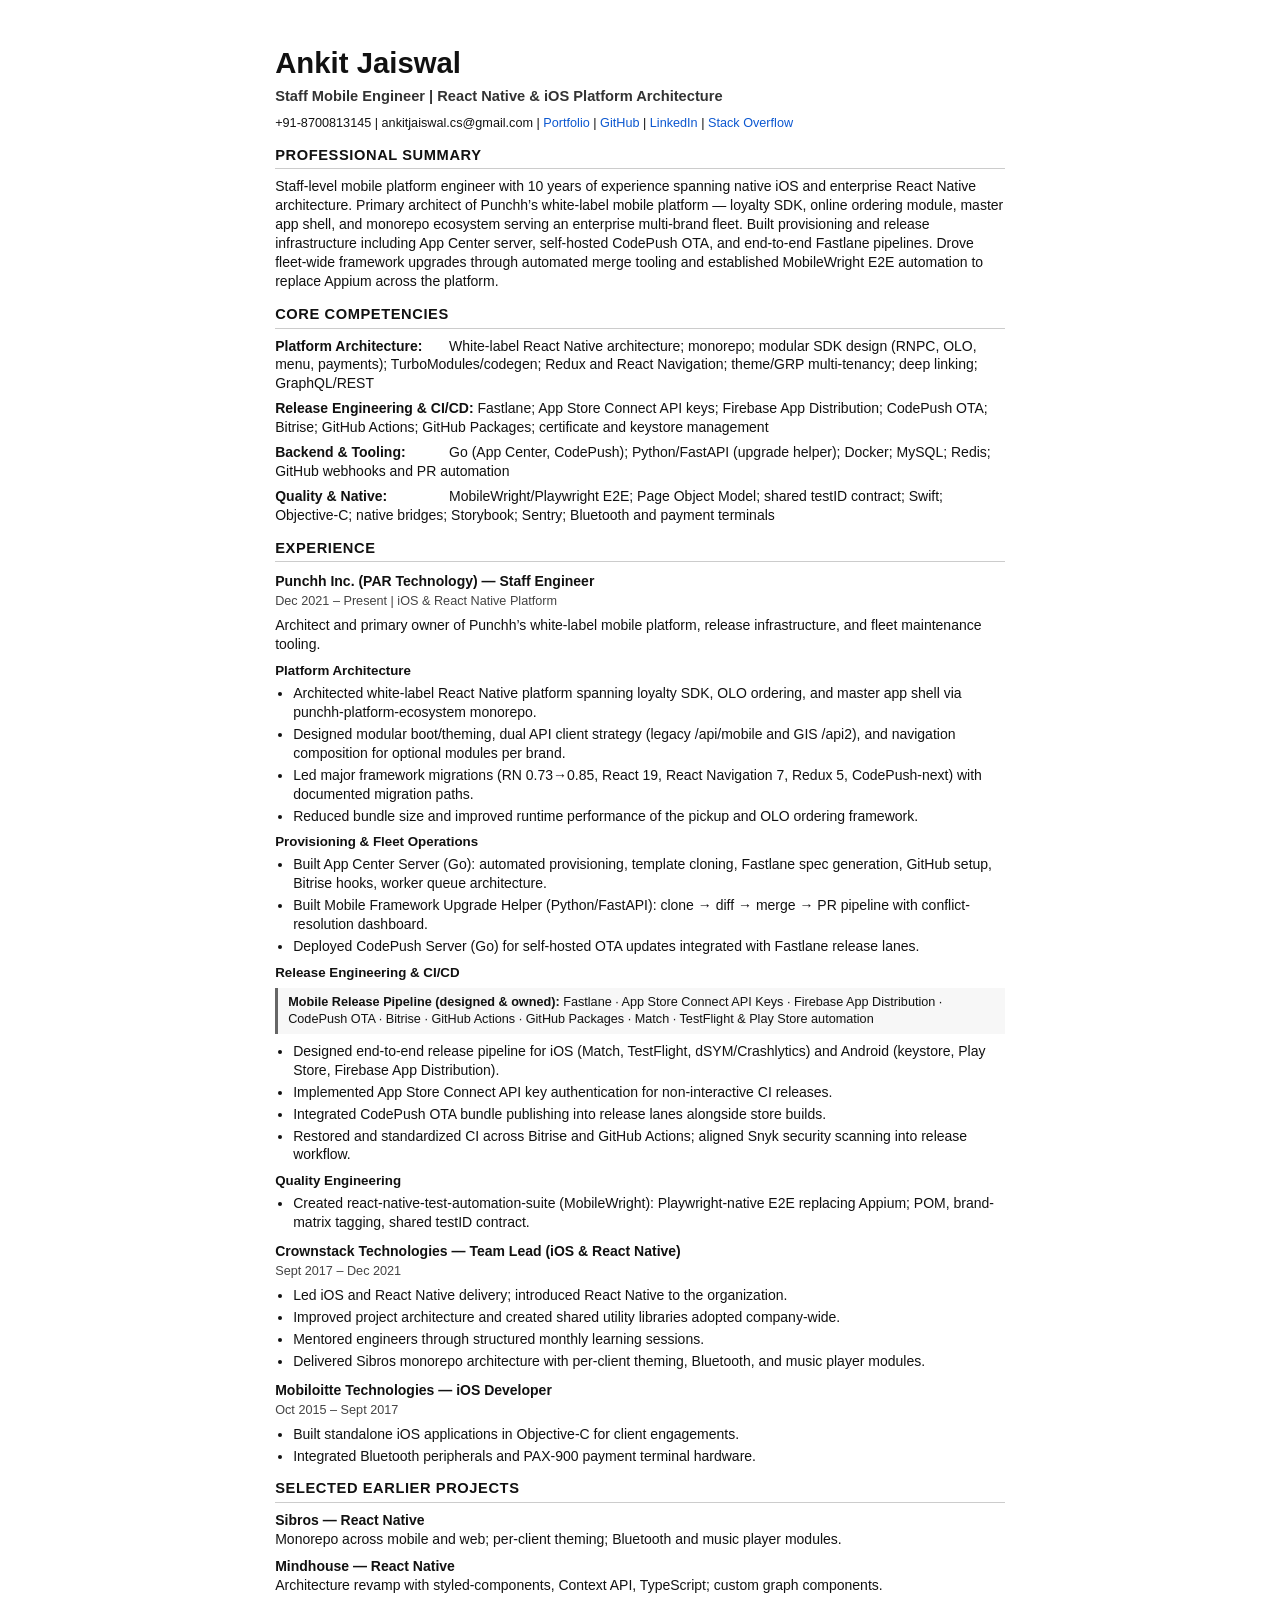
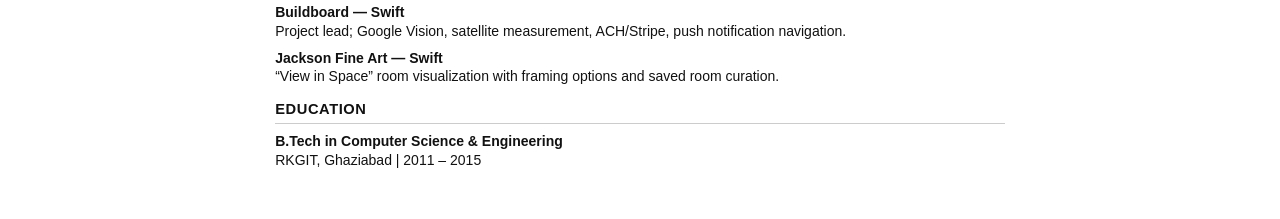
==== assets/resume/Ankit_Jaiswal_Staff_Mobile_Engineer.html @ c04a9777 "Add resume PDF download and sync social links. Restore original client project copy, add downloadabl" ====
<!DOCTYPE html>
<html lang="en">
<head>
  <meta charset="utf-8" />
  <title>Ankit Jaiswal — Staff Mobile Engineer</title>
  <style>
    @page { margin: 0.55in; size: letter; }
    * { box-sizing: border-box; }
    body {
      font-family: -apple-system, BlinkMacSystemFont, "Segoe UI", Helvetica, Arial, sans-serif;
      font-size: 10.5pt;
      line-height: 1.35;
      color: #111;
      max-width: 8.5in;
      margin: 0 auto;
      padding: 0.45in;
    }
    h1 { font-size: 22pt; margin: 0 0 4px; }
    .subtitle { font-size: 11pt; color: #333; margin: 0 0 8px; font-weight: 600; }
    .contact { font-size: 9.5pt; margin-bottom: 14px; }
    .contact a { color: #0b57d0; text-decoration: none; }
    h2 {
      font-size: 11pt;
      text-transform: uppercase;
      letter-spacing: 0.04em;
      border-bottom: 1px solid #ccc;
      padding-bottom: 3px;
      margin: 14px 0 8px;
    }
    h3 { font-size: 10.5pt; margin: 10px 0 2px; }
    .meta { font-size: 9.5pt; color: #444; margin-bottom: 6px; }
    p { margin: 0 0 6px; }
    ul { margin: 4px 0 8px 18px; padding: 0; }
    li { margin-bottom: 3px; }
    .cluster { margin-bottom: 6px; }
    .cluster strong { display: inline-block; min-width: 170px; }
    blockquote {
      margin: 6px 0 8px;
      padding: 6px 10px;
      border-left: 3px solid #666;
      background: #f7f7f7;
      font-size: 9.5pt;
    }
    .subsection { font-weight: 700; margin: 8px 0 4px; font-size: 10pt; }
    .project { margin-bottom: 8px; }
    .project strong { display: block; }
  </style>
</head>
<body>
  <h1>Ankit Jaiswal</h1>
  <p class="subtitle">Staff Mobile Engineer | React Native &amp; iOS Platform Architecture</p>
  <p class="contact">
    +91-8700813145 | ankitjaiswal.cs@gmail.com |
    <a href="https://ankitjaiswal1994.github.io/MyPortfolio/">Portfolio</a> |
    <a href="https://github.com/ankitjaiswal1994/">GitHub</a> |
    <a href="https://www.linkedin.com/in/ankit-jaiswal-32939782/">LinkedIn</a> |
    <a href="https://stackoverflow.com/users/6441840/ankitjaiswal">Stack Overflow</a>
  </p>

  <h2>Professional Summary</h2>
  <p>
    Staff-level mobile platform engineer with 10 years of experience spanning native iOS and enterprise React Native architecture.
    Primary architect of Punchh’s white-label mobile platform — loyalty SDK, online ordering module, master app shell, and monorepo ecosystem serving an enterprise multi-brand fleet.
    Built provisioning and release infrastructure including App Center server, self-hosted CodePush OTA, and end-to-end Fastlane pipelines.
    Drove fleet-wide framework upgrades through automated merge tooling and established MobileWright E2E automation to replace Appium across the platform.
  </p>

  <h2>Core Competencies</h2>
  <p class="cluster"><strong>Platform Architecture:</strong> White-label React Native architecture; monorepo; modular SDK design (RNPC, OLO, menu, payments); TurboModules/codegen; Redux and React Navigation; theme/GRP multi-tenancy; deep linking; GraphQL/REST</p>
  <p class="cluster"><strong>Release Engineering &amp; CI/CD:</strong> Fastlane; App Store Connect API keys; Firebase App Distribution; CodePush OTA; Bitrise; GitHub Actions; GitHub Packages; certificate and keystore management</p>
  <p class="cluster"><strong>Backend &amp; Tooling:</strong> Go (App Center, CodePush); Python/FastAPI (upgrade helper); Docker; MySQL; Redis; GitHub webhooks and PR automation</p>
  <p class="cluster"><strong>Quality &amp; Native:</strong> MobileWright/Playwright E2E; Page Object Model; shared testID contract; Swift; Objective-C; native bridges; Storybook; Sentry; Bluetooth and payment terminals</p>

  <h2>Experience</h2>
  <h3>Punchh Inc. (PAR Technology) — Staff Engineer</h3>
  <p class="meta">Dec 2021 – Present | iOS &amp; React Native Platform</p>
  <p>Architect and primary owner of Punchh’s white-label mobile platform, release infrastructure, and fleet maintenance tooling.</p>

  <p class="subsection">Platform Architecture</p>
  <ul>
    <li>Architected white-label React Native platform spanning loyalty SDK, OLO ordering, and master app shell via punchh-platform-ecosystem monorepo.</li>
    <li>Designed modular boot/theming, dual API client strategy (legacy /api/mobile and GIS /api2), and navigation composition for optional modules per brand.</li>
    <li>Led major framework migrations (RN 0.73→0.85, React 19, React Navigation 7, Redux 5, CodePush-next) with documented migration paths.</li>
    <li>Reduced bundle size and improved runtime performance of the pickup and OLO ordering framework.</li>
  </ul>

  <p class="subsection">Provisioning &amp; Fleet Operations</p>
  <ul>
    <li>Built App Center Server (Go): automated provisioning, template cloning, Fastlane spec generation, GitHub setup, Bitrise hooks, worker queue architecture.</li>
    <li>Built Mobile Framework Upgrade Helper (Python/FastAPI): clone → diff → merge → PR pipeline with conflict-resolution dashboard.</li>
    <li>Deployed CodePush Server (Go) for self-hosted OTA updates integrated with Fastlane release lanes.</li>
  </ul>

  <p class="subsection">Release Engineering &amp; CI/CD</p>
  <blockquote><strong>Mobile Release Pipeline (designed &amp; owned):</strong> Fastlane · App Store Connect API Keys · Firebase App Distribution · CodePush OTA · Bitrise · GitHub Actions · GitHub Packages · Match · TestFlight &amp; Play Store automation</blockquote>
  <ul>
    <li>Designed end-to-end release pipeline for iOS (Match, TestFlight, dSYM/Crashlytics) and Android (keystore, Play Store, Firebase App Distribution).</li>
    <li>Implemented App Store Connect API key authentication for non-interactive CI releases.</li>
    <li>Integrated CodePush OTA bundle publishing into release lanes alongside store builds.</li>
    <li>Restored and standardized CI across Bitrise and GitHub Actions; aligned Snyk security scanning into release workflow.</li>
  </ul>

  <p class="subsection">Quality Engineering</p>
  <ul>
    <li>Created react-native-test-automation-suite (MobileWright): Playwright-native E2E replacing Appium; POM, brand-matrix tagging, shared testID contract.</li>
  </ul>

  <h3>Crownstack Technologies — Team Lead (iOS &amp; React Native)</h3>
  <p class="meta">Sept 2017 – Dec 2021</p>
  <ul>
    <li>Led iOS and React Native delivery; introduced React Native to the organization.</li>
    <li>Improved project architecture and created shared utility libraries adopted company-wide.</li>
    <li>Mentored engineers through structured monthly learning sessions.</li>
    <li>Delivered Sibros monorepo architecture with per-client theming, Bluetooth, and music player modules.</li>
  </ul>

  <h3>Mobiloitte Technologies — iOS Developer</h3>
  <p class="meta">Oct 2015 – Sept 2017</p>
  <ul>
    <li>Built standalone iOS applications in Objective-C for client engagements.</li>
    <li>Integrated Bluetooth peripherals and PAX-900 payment terminal hardware.</li>
  </ul>

  <h2>Selected Earlier Projects</h2>
  <div class="project"><strong>Sibros — React Native</strong> Monorepo across mobile and web; per-client theming; Bluetooth and music player modules.</div>
  <div class="project"><strong>Mindhouse — React Native</strong> Architecture revamp with styled-components, Context API, TypeScript; custom graph components.</div>
  <div class="project"><strong>Buildboard — Swift</strong> Project lead; Google Vision, satellite measurement, ACH/Stripe, push notification navigation.</div>
  <div class="project"><strong>Jackson Fine Art — Swift</strong> “View in Space” room visualization with framing options and saved room curation.</div>

  <h2>Education</h2>
  <p><strong>B.Tech in Computer Science &amp; Engineering</strong><br />RKGIT, Ghaziabad | 2011 – 2015</p>
</body>
</html>
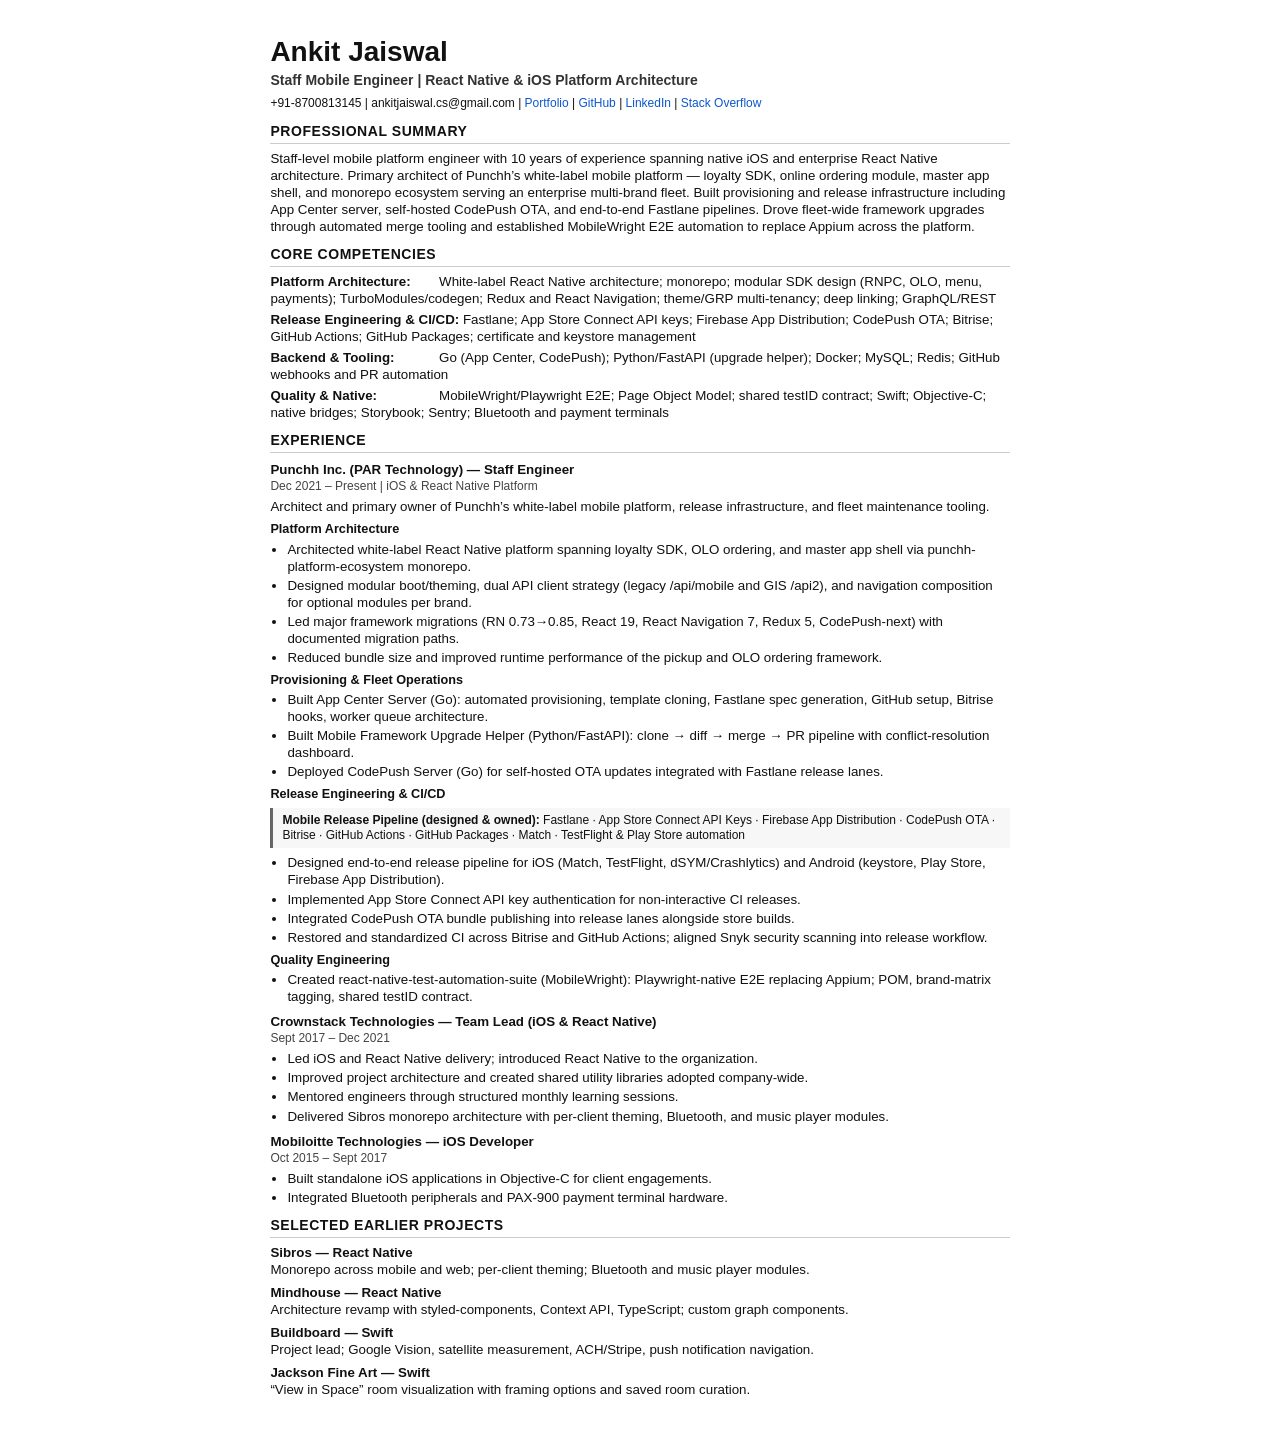
==== commit 37880207: "Trim resume to 2 pages and remove Education section. Tighten spacing and font sizing in the HTML res" ====
--- a/assets/resume/Ankit_Jaiswal_Staff_Mobile_Engineer.html
+++ b/assets/resume/Ankit_Jaiswal_Staff_Mobile_Engineer.html
@@ -4,45 +4,45 @@
   <meta charset="utf-8" />
   <title>Ankit Jaiswal — Staff Mobile Engineer</title>
   <style>
-    @page { margin: 0.55in; size: letter; }
+    @page { margin: 0.5in; size: letter; }
     * { box-sizing: border-box; }
     body {
       font-family: -apple-system, BlinkMacSystemFont, "Segoe UI", Helvetica, Arial, sans-serif;
-      font-size: 10.5pt;
-      line-height: 1.35;
+      font-size: 10pt;
+      line-height: 1.28;
       color: #111;
       max-width: 8.5in;
       margin: 0 auto;
-      padding: 0.45in;
+      padding: 0.35in 0.4in;
     }
-    h1 { font-size: 22pt; margin: 0 0 4px; }
-    .subtitle { font-size: 11pt; color: #333; margin: 0 0 8px; font-weight: 600; }
-    .contact { font-size: 9.5pt; margin-bottom: 14px; }
+    h1 { font-size: 21pt; margin: 0 0 3px; }
+    .subtitle { font-size: 10.5pt; color: #333; margin: 0 0 6px; font-weight: 600; }
+    .contact { font-size: 9pt; margin-bottom: 10px; }
     .contact a { color: #0b57d0; text-decoration: none; }
     h2 {
-      font-size: 11pt;
+      font-size: 10.5pt;
       text-transform: uppercase;
       letter-spacing: 0.04em;
       border-bottom: 1px solid #ccc;
-      padding-bottom: 3px;
-      margin: 14px 0 8px;
+      padding-bottom: 2px;
+      margin: 11px 0 6px;
     }
-    h3 { font-size: 10.5pt; margin: 10px 0 2px; }
-    .meta { font-size: 9.5pt; color: #444; margin-bottom: 6px; }
-    p { margin: 0 0 6px; }
-    ul { margin: 4px 0 8px 18px; padding: 0; }
-    li { margin-bottom: 3px; }
-    .cluster { margin-bottom: 6px; }
-    .cluster strong { display: inline-block; min-width: 170px; }
+    h3 { font-size: 10pt; margin: 8px 0 1px; }
+    .meta { font-size: 9pt; color: #444; margin-bottom: 4px; }
+    p { margin: 0 0 5px; }
+    ul { margin: 3px 0 6px 17px; padding: 0; }
+    li { margin-bottom: 2px; }
+    .cluster { margin-bottom: 4px; }
+    .cluster strong { display: inline-block; min-width: 165px; }
     blockquote {
-      margin: 6px 0 8px;
-      padding: 6px 10px;
+      margin: 5px 0 6px;
+      padding: 5px 9px;
       border-left: 3px solid #666;
       background: #f7f7f7;
-      font-size: 9.5pt;
+      font-size: 9pt;
     }
-    .subsection { font-weight: 700; margin: 8px 0 4px; font-size: 10pt; }
-    .project { margin-bottom: 8px; }
+    .subsection { font-weight: 700; margin: 6px 0 2px; font-size: 9.5pt; }
+    .project { margin-bottom: 6px; }
     .project strong { display: block; }
   </style>
 </head>
@@ -126,8 +126,5 @@
   <div class="project"><strong>Mindhouse — React Native</strong> Architecture revamp with styled-components, Context API, TypeScript; custom graph components.</div>
   <div class="project"><strong>Buildboard — Swift</strong> Project lead; Google Vision, satellite measurement, ACH/Stripe, push notification navigation.</div>
   <div class="project"><strong>Jackson Fine Art — Swift</strong> “View in Space” room visualization with framing options and saved room curation.</div>
-
-  <h2>Education</h2>
-  <p><strong>B.Tech in Computer Science &amp; Engineering</strong><br />RKGIT, Ghaziabad | 2011 – 2015</p>
 </body>
 </html>
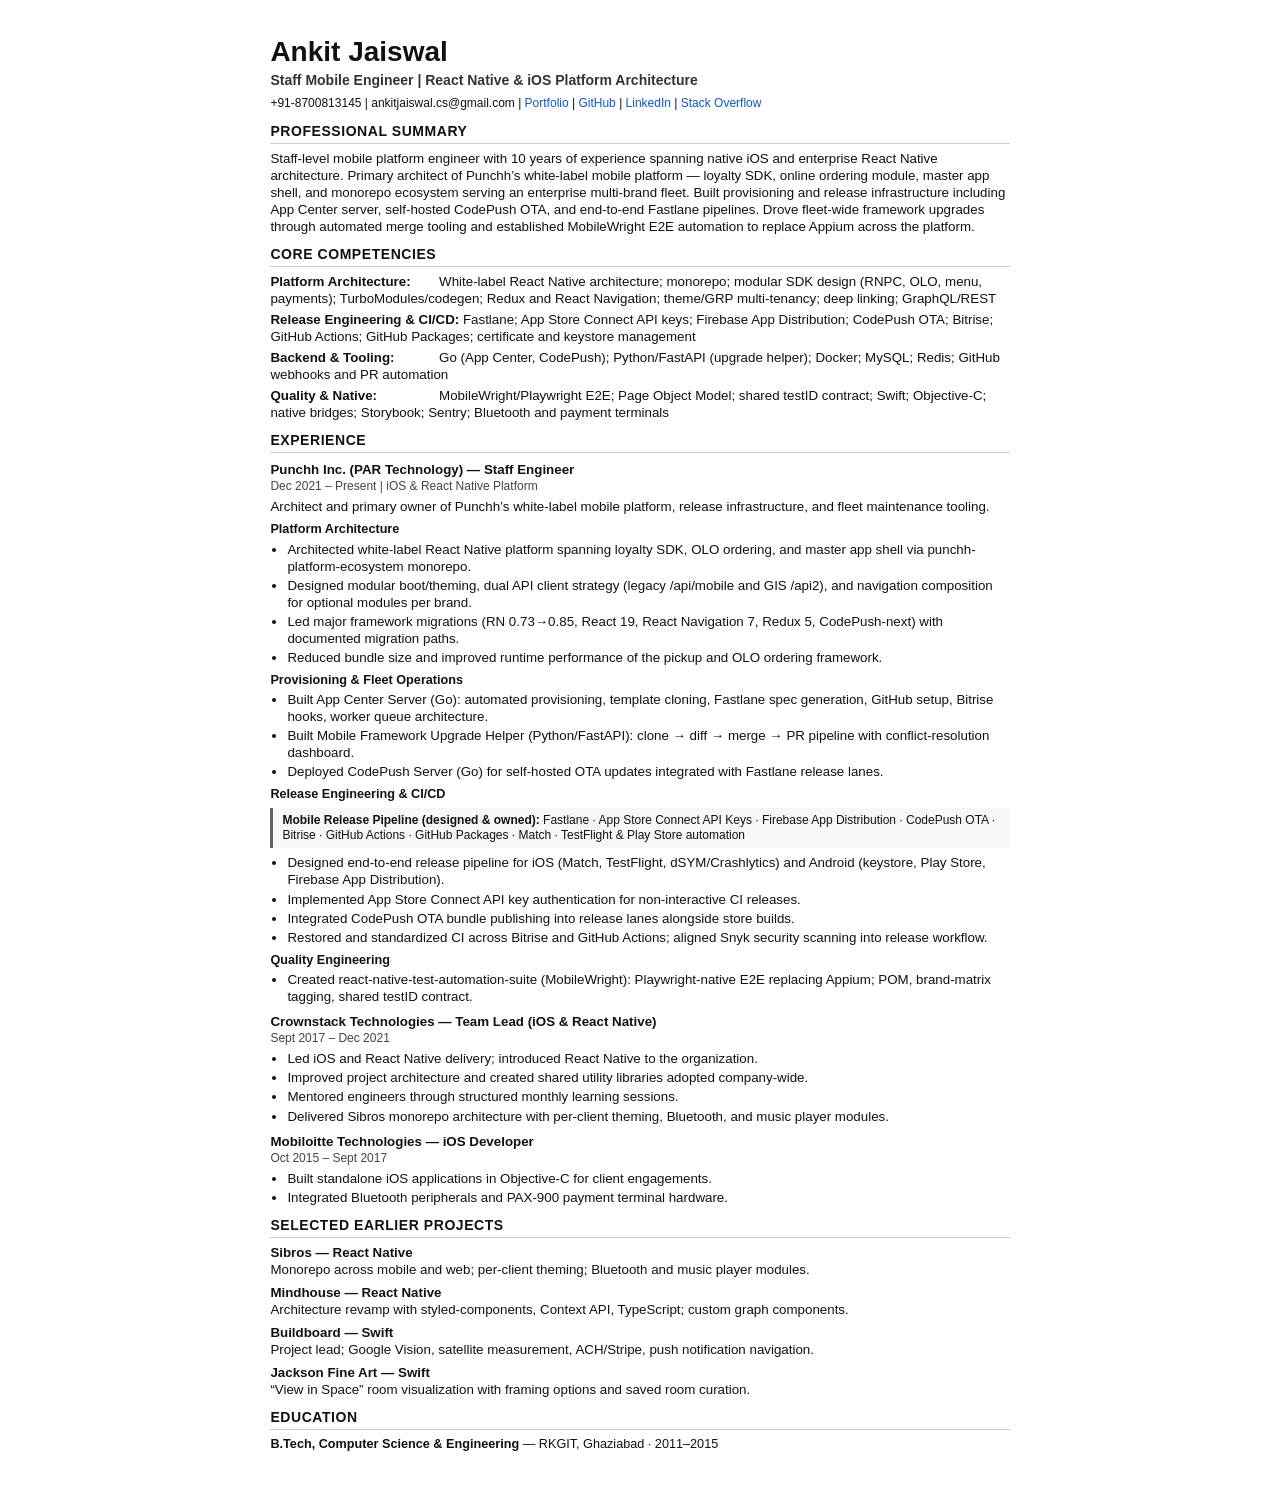
==== commit 3e9503dd: "Restore Education as a compact one-line entry. Add a single-line Education entry at the bottom of th" ====
--- a/assets/resume/Ankit_Jaiswal_Staff_Mobile_Engineer.html
+++ b/assets/resume/Ankit_Jaiswal_Staff_Mobile_Engineer.html
@@ -44,6 +44,7 @@
     .subsection { font-weight: 700; margin: 6px 0 2px; font-size: 9.5pt; }
     .project { margin-bottom: 6px; }
     .project strong { display: block; }
+    .edu { margin: 0; font-size: 9.5pt; }
   </style>
 </head>
 <body>
@@ -126,5 +127,8 @@
   <div class="project"><strong>Mindhouse — React Native</strong> Architecture revamp with styled-components, Context API, TypeScript; custom graph components.</div>
   <div class="project"><strong>Buildboard — Swift</strong> Project lead; Google Vision, satellite measurement, ACH/Stripe, push notification navigation.</div>
   <div class="project"><strong>Jackson Fine Art — Swift</strong> “View in Space” room visualization with framing options and saved room curation.</div>
+
+  <h2>Education</h2>
+  <p class="edu"><strong>B.Tech, Computer Science &amp; Engineering</strong> — RKGIT, Ghaziabad · 2011–2015</p>
 </body>
 </html>
